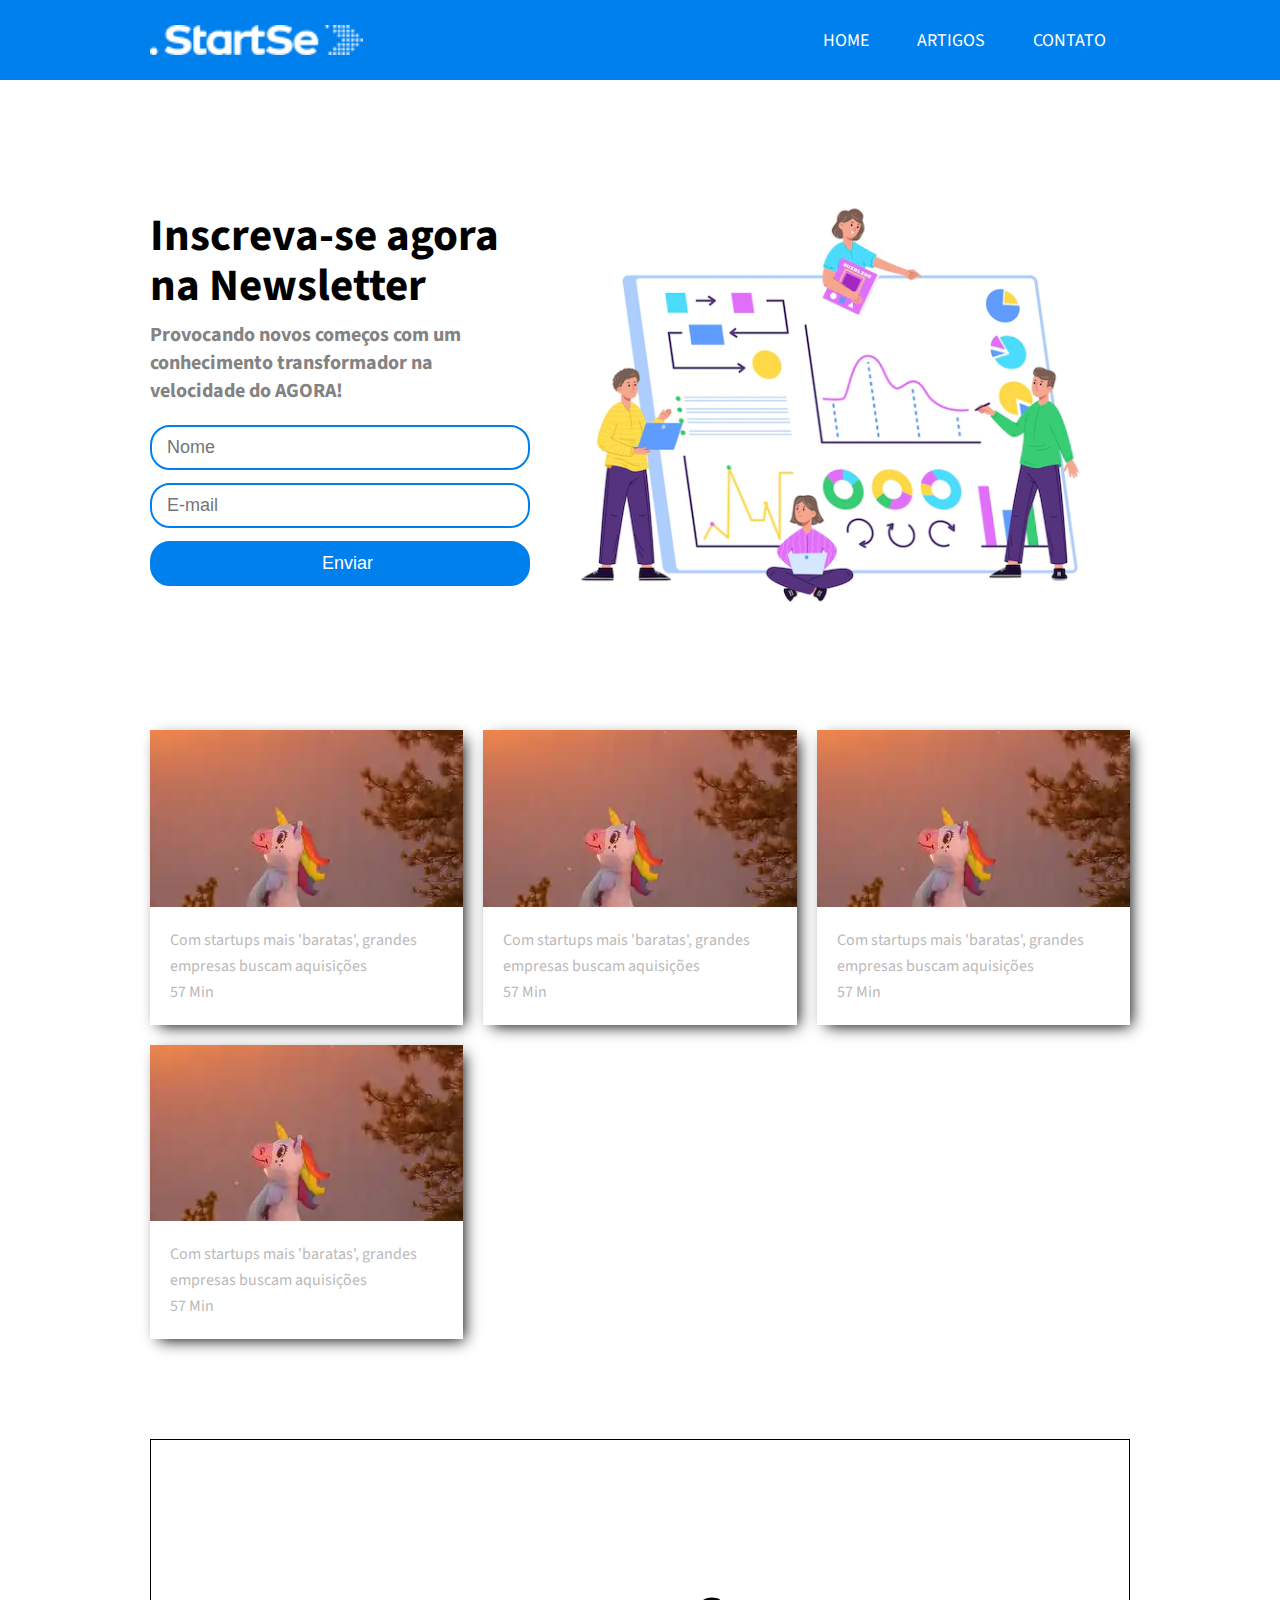
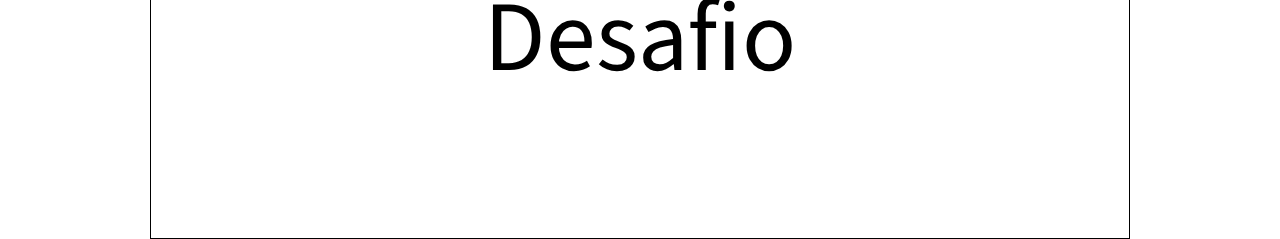
==== index.html @ 84fa31ab "first commit" ====
<!DOCTYPE html>
<html lang="pt-br">

    <head>
        <meta charset="UTF-8">
        <meta http-equiv="X-UA-Compatible" content="IE=edge" />
        <meta name="viewport" content="width=device-width, initial-scale=1.0" />
        <title>StartSe</title>
        <link rel="icon" type="image/x-icon" href="images/favicon.ico" />
        <link rel="stylesheet" href="./css/style.css" />
        <link rel="stylesheet" href="./css/responsive.css" />
    </head>

    <body>
        <header>
            <div class="container">
                <img src="./images/image.png" alt="logo" />
                <div class="menu-section">
                    <div class="container-menu">
                        <input type="checkbox" id="checkbox-menu" />
                        <label for="checkbox-menu">
                            <span></span>
                            <span></span>
                            <span></span>
                        </label>
                    </div>
                    <nav>
                        <ul>
                            <li>
                                <a href="#">Home</a>
                            </li>
                            <li>
                                <a href="#">Artigos</a>
                            </li>
                            <li>
                                <a href="#">Contato</a>
                            </li>
                        </ul>
                    </nav>
                </div>
            </div>
        </header>
        <main>
            <div class="container-main">
                <div>
                    <h2><span>Inscreva-se agora</span></h2>
                    <h2>na Newsletter</h2>
                    <h3>
                        Provocando novos começos com um conhecimento transformador na 
                        velocidade do AGORA!
                    </h3>
                    <form>
                        <input type="text" placeholder="Nome" />
                        <input type="email" placeholder="E-mail" />
                        <input type="submit" value="Enviar" />
                    </form>
                </div>
                <img src="./images/register.webp" alt="">
            </div>
        </main>
        <section class="cards">
            <div class="card">
                <div class="image">
                    <img src="./images/unicornio.webp" />
                </div>
        
                <div class="content">
                    <p class="title text--medium">
                        Com startups mais 'baratas', grandes empresas buscam aquisições
                    </p>
                    <div class="info">
                        <p class="text--medium">57 Min</p>
                    </div>
                </div> 
            </div>
            <div class="card">
                <div class="image">
                    <img src="./images/unicornio.webp" />
                </div>
        
                <div class="content">
                    <p class="title text--medium">
                        Com startups mais 'baratas', grandes empresas buscam aquisições
                    </p>
                    <div class="info">
                        <p class="text--medium">57 Min</p>
                    </div>
                </div> 
            </div>
            <div class="card">
                <div class="image">
                    <img src="./images/unicornio.webp" />
                </div>
        
                <div class="content">
                    <p class="title text--medium">
                        Com startups mais 'baratas', grandes empresas buscam aquisições
                    </p>
                    <div class="info">
                        <p class="text--medium">57 Min</p>
                    </div>
                </div> 
            </div>
            <div class="card">
                <div class="image">
                    <img src="./images/unicornio.webp" />
                </div>
        
                <div class="content">
                    <p class="title text--medium">
                        Com startups mais 'baratas', grandes empresas buscam aquisições
                    </p>
                    <div class="info">
                        <p class="text--medium">57 Min</p>
                    </div>
                </div> 
            </div>
        </section>
        <section id="form">
            <div class="desafio">Desafio</div>
        </section>
    </body>
</html>
---- css/style.css ----
@import url('https://fonts.googleapis.com/css2?family=Source+Sans+Pro:ital,wght@0,300;0,400;0,700;1,400&display=swap');
*{
    box-sizing: border-box;
    margin: 0;
    padding: 0;
    outline: 0;
}

html,
body {
    height: 100vh;
    font-family: "Source Sans Pro", 'Times New Roman';
    text-rendering: optimizeLegibility;
    -webkit-font-smoothing: antialiased;
} 

/* HEADER */

header {
    background-color: #0080ed;
}

header .container{
    display: flex;
    align-items: center;
    justify-content: space-between;
    max-width: 980px;
    height: 80px;
    margin: auto;
}

header nav ul{
    display: flex;
}

header nav ul li {
    list-style: none;
}

header nav ul li a {
    text-decoration: none;
    color: white;
    text-transform: uppercase;
    font-size: 18px;
    padding: 24px;
    transition: all 250ms linear 0s;
}

header nav ul li a:hover {
    background: rgba(255,255,255,0.15);
}

header .container img{
    height: 30px;
}

/* MAIN */
main {
    margin-bottom: 100px;
}

main .container-main{
    display: flex;
    align-items: center;
    justify-content: space-between;
    max-width: 980px;
    margin: 100px auto 0px auto;
}

h2{
    color: rgb(0,0,0);
    font-size: 45px;
    line-height: 50px;
    font-weight: bold;
}

h3{
    color: rgb(131,131,131);
    font-size: 20px;
    line-height: 28px;
    margin: 10px 0;
}

form {
    margin-top: 20px;
}

form input {
    width: 380px;
    padding-left: 15px;
    font-size: 18px;
    height: 45px;
    margin-bottom: 13px;
    border-radius: 20px;
    border: 2px solid #0080ed;
}
form [type="submit"] {
    background-color: #0080ed;
    color: white;
}
form [type="submit"]:hover {
    cursor: pointer;
}

main .container-main img{
    width: 600px;
}

/* CARDS */

.cards {
    width: 90%;
    max-width: 980px;
    margin: auto;
    display: grid;
    grid-template-columns: repeat(auto-fit, minmax(250px, 1fr));
    grid-gap: 20px;
}

.text--medium{
    font-size: 16px;
    line-height: 26px;
    font-weight: 400;
    color: rgb(187,185,185);
}

.card{
    display: flex;
    flex-direction: column;
    cursor: pointer;
    box-shadow: 5px 5px 15px -4px #000000;
    transition: all 0.3s ease 0s;
}

.card:hover{
    transform: translateY(-7px);
}

.image {
    width: 100%;
    padding-top: 56.25%;
    overflow: hidden;
    position: relative;
}

.image img{
    position: absolute;
    border-radius: 10px;
    top: 50%;
    left: 50%;
    transform: translate(-50%, -50%);
}

.content {
    margin:20px;
}

.title{
    margin-bottom:0px;
}

.desafio {
    font-size: 100px;
    display: flex;
    justify-content: center;
    height:400px;
    align-items: center;
    border: 1px solid black;
    margin: 100px auto;
    max-width: 980px;
}
---- css/responsive.css ----
@media (max-width: 1000px){
    main .container-main div{
        margin: auto;
    }
    main .container-main img{
        display: none;
    }
    h2 {
        margin-left: 50px;
    }
    div h3 {
        margin-left: 50px;
    }
    form{
        display: flex;
        align-items: center;
        width: 100%;
        padding-top: 30px;
        text-align: center;
        flex-direction: column;
    }
    input {
        margin:12px;
    }
}

@media (min-height: 631px) {
    .container-menu{
        display: none;
    }
}
@media (max-width: 1000px) {
    .container {
        padding: 0px 20px;
    }
}
@media (max-width: 630px) {
    nav {
        display: none;
    }
    main .container-menu img{
        display: none;
    }
    .container-menu{
        height: 100%;
        display:flex;
        align-items: center;
        justify-content: center;
    }

    #checkbox-menu {
        position: absolute;
        opacity: 0;
    }

    label{
        cursor: pointer;
        position: relative;
        display: block;
        height: 22px;
        width: 30px;
    }

    label span{
        position: absolute;
        display: block;
        height: 5px;
        width: 100%;
        background: white;
        border-radius: 30px;
        transition: 0.25s ease-in-out;
    }

    label span:nth-child(1){
        top: 0;
    }
    label span:nth-child(2){
        top: 8px;
    }
    label span:nth-child(3){
        top: 16px;
    }

    #checkbox-menu:checked + label span:nth-child(1){
        transform: rotate(-45deg);
        top: 8px
    }
    #checkbox-menu:checked + label span:nth-child(2){
        opacity: 0;
    }
    #checkbox-menu:checked + label span:nth-child(3){
        transform: rotate(45deg);
        top: 8px
    }

  
}
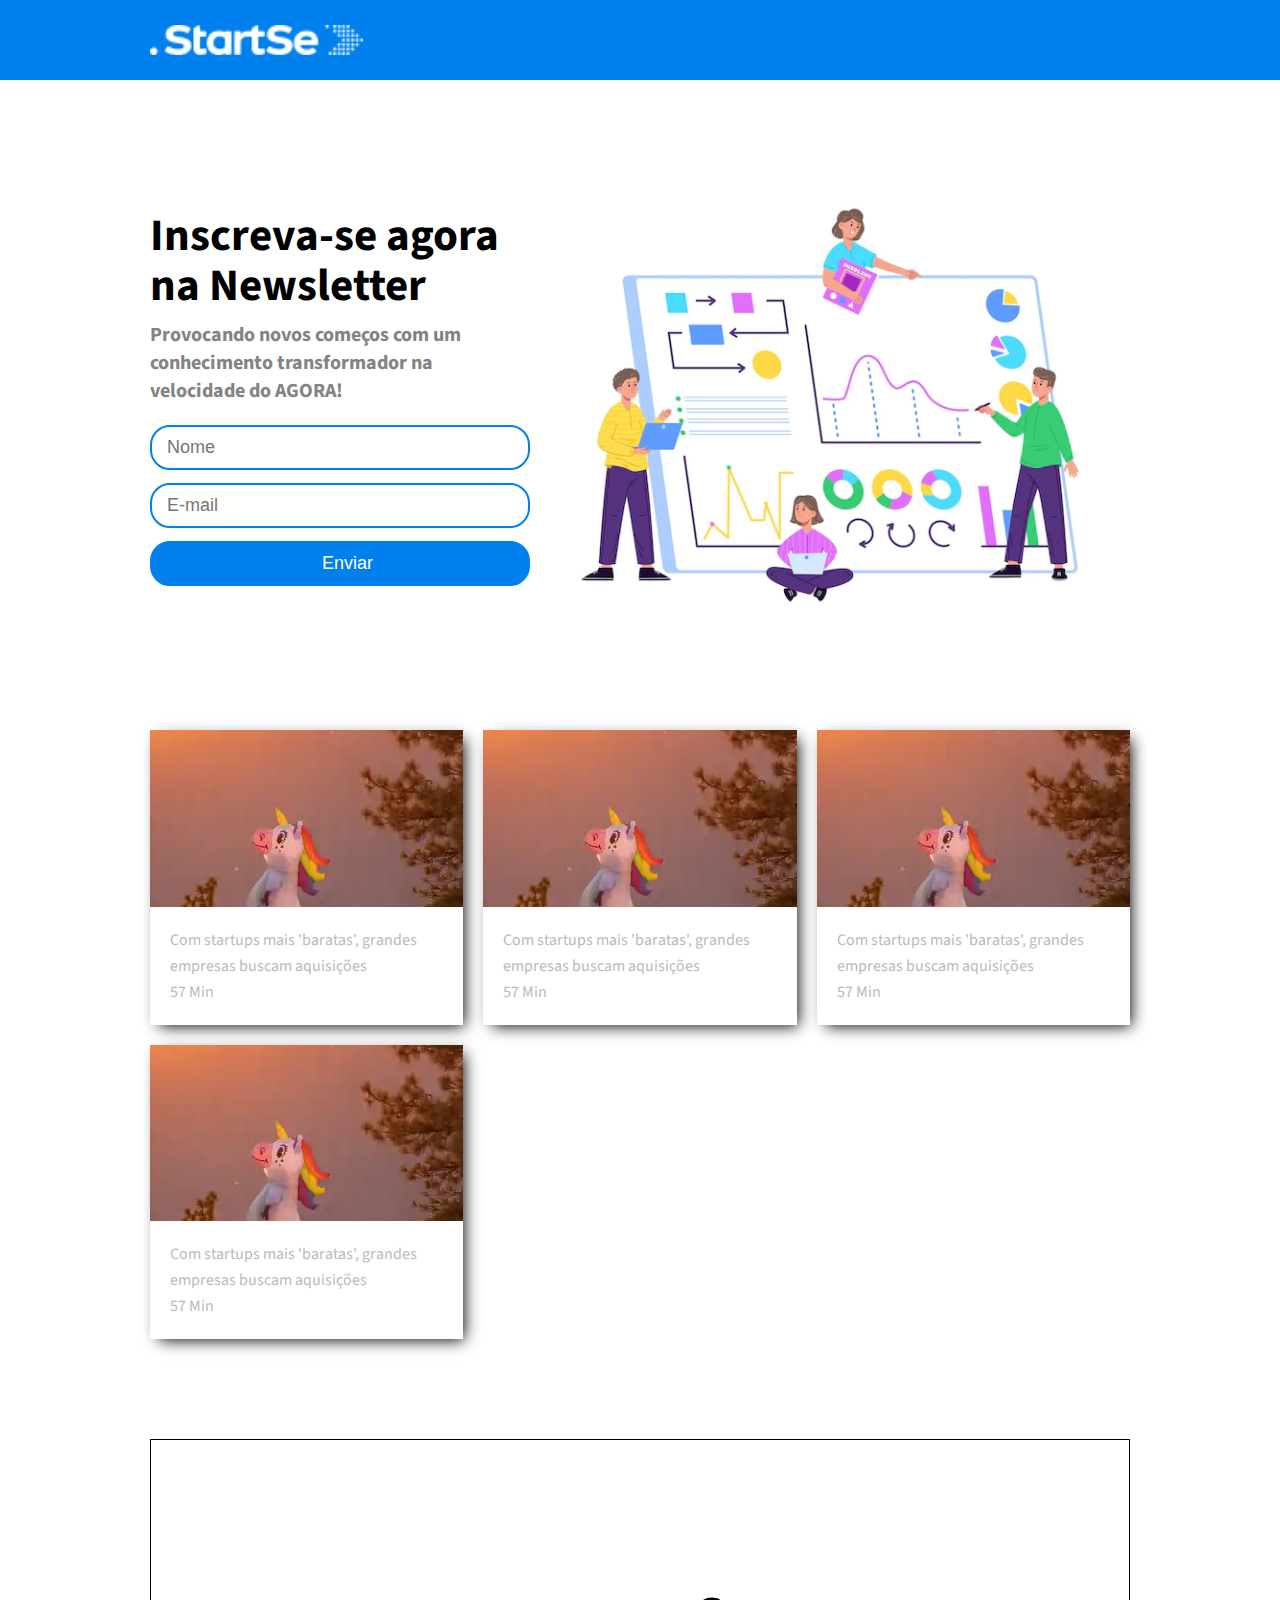
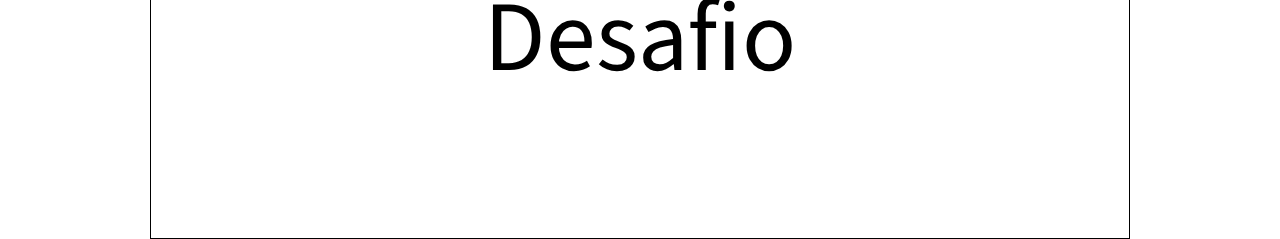
==== commit e0f18f4d: "update header structure" ====
--- a/index.html
+++ b/index.html
@@ -1,29 +1,28 @@
 <!DOCTYPE html>
 <html lang="pt-br">
 
-    <head>
-        <meta charset="UTF-8">
-        <meta http-equiv="X-UA-Compatible" content="IE=edge" />
-        <meta name="viewport" content="width=device-width, initial-scale=1.0" />
-        <title>StartSe</title>
-        <link rel="icon" type="image/x-icon" href="images/favicon.ico" />
-        <link rel="stylesheet" href="./css/style.css" />
-        <link rel="stylesheet" href="./css/responsive.css" />
-    </head>
+<head>
+    <meta charset="UTF-8">
+    <meta http-equiv="X-UA-Compatible" content="IE=edge" />
+    <meta name="viewport" content="width=device-width, initial-scale=1.0" />
+    <title>StartSe</title>
+    <link rel="icon" type="image/x-icon" href="images/favicon.ico" />
+    <link rel="stylesheet" href="./css/style.css" />
+    <link rel="stylesheet" href="./css/responsive.css" />
+</head>
 
-    <body>
-        <header>
-            <div class="container">
-                <img src="./images/image.png" alt="logo" />
-                <div class="menu-section">
-                    <div class="container-menu">
-                        <input type="checkbox" id="checkbox-menu" />
-                        <label for="checkbox-menu">
-                            <span></span>
-                            <span></span>
-                            <span></span>
-                        </label>
-                    </div>
+<body>
+    <header>
+        <div class="container">
+            <img src="./images/image.png" alt="logo" />
+            <div class="menu-section">
+                <div class="container-menu">
+                    <input type="checkbox" id="checkbox-menu" />
+                    <label class="menu-button-container" for="checkbox-menu">
+                        <span></span>
+                        <span></span>
+                        <span></span>
+                    </label>
                     <nav>
                         <ul>
                             <li>
@@ -39,85 +38,87 @@
                     </nav>
                 </div>
             </div>
-        </header>
-        <main>
-            <div class="container-main">
-                <div>
-                    <h2><span>Inscreva-se agora</span></h2>
-                    <h2>na Newsletter</h2>
-                    <h3>
-                        Provocando novos começos com um conhecimento transformador na 
-                        velocidade do AGORA!
-                    </h3>
-                    <form>
-                        <input type="text" placeholder="Nome" />
-                        <input type="email" placeholder="E-mail" />
-                        <input type="submit" value="Enviar" />
-                    </form>
+        </div>
+    </header>
+    <main>
+        <div class="container-main">
+            <div>
+                <h2><span>Inscreva-se agora</span></h2>
+                <h2>na Newsletter</h2>
+                <h3>
+                    Provocando novos começos com um conhecimento transformador na
+                    velocidade do AGORA!
+                </h3>
+                <form>
+                    <input type="text" placeholder="Nome" />
+                    <input type="email" placeholder="E-mail" />
+                    <input type="submit" value="Enviar" />
+                </form>
+            </div>
+            <img src="./images/register.webp" alt="">
+        </div>
+    </main>
+    <section class="cards">
+        <div class="card">
+            <div class="image">
+                <img src="./images/unicornio.webp" />
+            </div>
+
+            <div class="content">
+                <p class="title text--medium">
+                    Com startups mais 'baratas', grandes empresas buscam aquisições
+                </p>
+                <div class="info">
+                    <p class="text--medium">57 Min</p>
                 </div>
-                <img src="./images/register.webp" alt="">
             </div>
-        </main>
-        <section class="cards">
-            <div class="card">
-                <div class="image">
-                    <img src="./images/unicornio.webp" />
+        </div>
+        <div class="card">
+            <div class="image">
+                <img src="./images/unicornio.webp" />
+            </div>
+
+            <div class="content">
+                <p class="title text--medium">
+                    Com startups mais 'baratas', grandes empresas buscam aquisições
+                </p>
+                <div class="info">
+                    <p class="text--medium">57 Min</p>
                 </div>
-        
-                <div class="content">
-                    <p class="title text--medium">
-                        Com startups mais 'baratas', grandes empresas buscam aquisições
-                    </p>
-                    <div class="info">
-                        <p class="text--medium">57 Min</p>
-                    </div>
-                </div> 
             </div>
-            <div class="card">
-                <div class="image">
-                    <img src="./images/unicornio.webp" />
+        </div>
+        <div class="card">
+            <div class="image">
+                <img src="./images/unicornio.webp" />
+            </div>
+
+            <div class="content">
+                <p class="title text--medium">
+                    Com startups mais 'baratas', grandes empresas buscam aquisições
+                </p>
+                <div class="info">
+                    <p class="text--medium">57 Min</p>
                 </div>
-        
-                <div class="content">
-                    <p class="title text--medium">
-                        Com startups mais 'baratas', grandes empresas buscam aquisições
-                    </p>
-                    <div class="info">
-                        <p class="text--medium">57 Min</p>
-                    </div>
-                </div> 
             </div>
-            <div class="card">
-                <div class="image">
-                    <img src="./images/unicornio.webp" />
+        </div>
+        <div class="card">
+            <div class="image">
+                <img src="./images/unicornio.webp" />
+            </div>
+
+            <div class="content">
+                <p class="title text--medium">
+                    Com startups mais 'baratas', grandes empresas buscam aquisições
+                </p>
+                <div class="info">
+                    <p class="text--medium">57 Min</p>
                 </div>
-        
-                <div class="content">
-                    <p class="title text--medium">
-                        Com startups mais 'baratas', grandes empresas buscam aquisições
-                    </p>
-                    <div class="info">
-                        <p class="text--medium">57 Min</p>
-                    </div>
-                </div> 
             </div>
-            <div class="card">
-                <div class="image">
-                    <img src="./images/unicornio.webp" />
-                </div>
-        
-                <div class="content">
-                    <p class="title text--medium">
-                        Com startups mais 'baratas', grandes empresas buscam aquisições
-                    </p>
-                    <div class="info">
-                        <p class="text--medium">57 Min</p>
-                    </div>
-                </div> 
-            </div>
-        </section>
-        <section id="form">
-            <div class="desafio">Desafio</div>
-        </section>
-    </body>
+        </div>
+    </section>
+    <section id="form">
+        <div class="desafio">Desafio</div>
+    </section>
+</body>
+
 </html>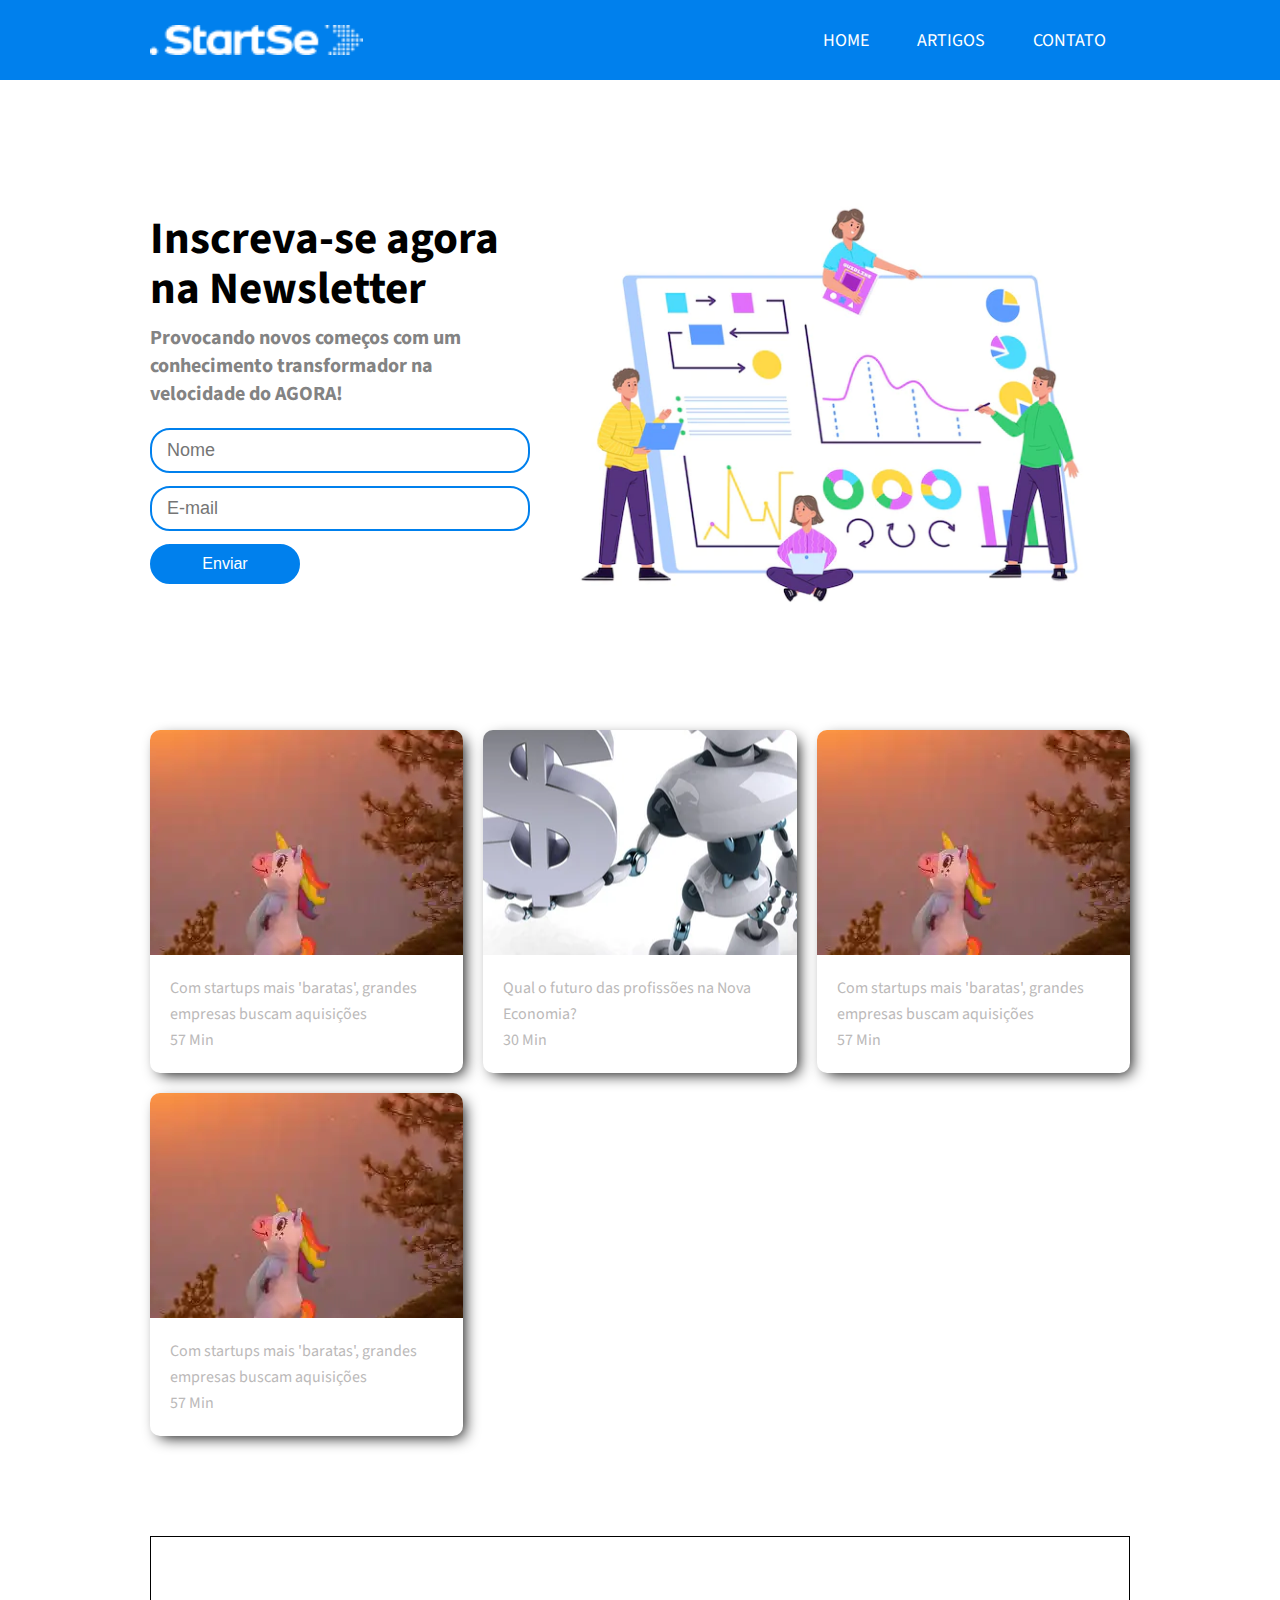
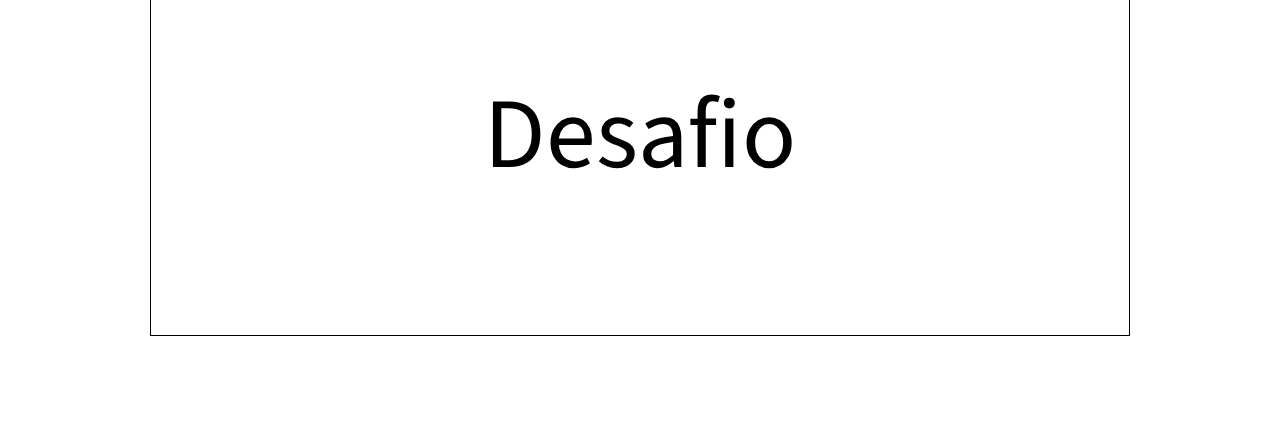
==== commit 5e9a1df9: "udpdate cards (add links / replace image)" ====
--- a/index.html
+++ b/index.html
@@ -24,7 +24,7 @@
                         <span></span>
                     </label>
                     <nav>
-                        <ul>
+                        <ul class="menu">
                             <li>
                                 <a href="#">Home</a>
                             </li>
@@ -59,62 +59,73 @@
         </div>
     </main>
     <section class="cards">
-        <div class="card">
-            <div class="image">
-                <img src="./images/unicornio.webp" />
-            </div>
+        <a href="#">
+            <div class="card">
+                <div class="image">
+                    <img src="./images/unicornio.webp" />
+                </div>
 
-            <div class="content">
-                <p class="title text--medium">
-                    Com startups mais 'baratas', grandes empresas buscam aquisições
-                </p>
-                <div class="info">
-                    <p class="text--medium">57 Min</p>
+                <div class="content">
+                    <p class="title text--medium">
+                        Com startups mais 'baratas', grandes empresas buscam aquisições
+                    </p>
+                    <div class="info">
+                        <p class="text--medium">57 Min</p>
+                    </div>
                 </div>
             </div>
-        </div>
-        <div class="card">
-            <div class="image">
-                <img src="./images/unicornio.webp" />
-            </div>
+        </a>
 
-            <div class="content">
-                <p class="title text--medium">
-                    Com startups mais 'baratas', grandes empresas buscam aquisições
-                </p>
-                <div class="info">
-                    <p class="text--medium">57 Min</p>
+        <a href="./artigos/futuro/futuro.html">
+            <div class="card">
+                <div class="image">
+                    <img src="./images/robot.jpg" />
+                </div>
+                <div class="content">
+                    <p class="title text--medium">
+                        Qual o futuro das profissões na Nova Economia?
+                    </p>
+                    <div class="info">
+                        <p class="text--medium">30 Min</p>
+                    </div>
                 </div>
             </div>
-        </div>
-        <div class="card">
-            <div class="image">
-                <img src="./images/unicornio.webp" />
-            </div>
+        </a>
 
-            <div class="content">
-                <p class="title text--medium">
-                    Com startups mais 'baratas', grandes empresas buscam aquisições
-                </p>
-                <div class="info">
-                    <p class="text--medium">57 Min</p>
+        <a href="#">
+            <div class="card">
+                <div class="image">
+                    <img src="./images/unicornio.webp" />
+                </div>
+
+                <div class="content">
+                    <p class="title text--medium">
+                        Com startups mais 'baratas', grandes empresas buscam aquisições
+                    </p>
+                    <div class="info">
+                        <p class="text--medium">57 Min</p>
+                    </div>
                 </div>
             </div>
-        </div>
-        <div class="card">
-            <div class="image">
-                <img src="./images/unicornio.webp" />
-            </div>
+        </a>
 
-            <div class="content">
-                <p class="title text--medium">
-                    Com startups mais 'baratas', grandes empresas buscam aquisições
-                </p>
-                <div class="info">
-                    <p class="text--medium">57 Min</p>
+        <a href="#">
+            <div class="card">
+                <div class="image">
+                    <img src="./images/unicornio.webp" />
+                </div>
+
+                <div class="content">
+                    <p class="title text--medium">
+                        Com startups mais 'baratas', grandes empresas buscam aquisições
+                    </p>
+                    <div class="info">
+                        <p class="text--medium">57 Min</p>
+                    </div>
                 </div>
             </div>
-        </div>
+        </a>
+
     </section>
     <section id="form">
         <div class="desafio">Desafio</div>
--- a/css/style.css
+++ b/css/style.css
@@ -8,7 +8,6 @@
 
 html,
 body {
-    height: 100vh;
     font-family: "Source Sans Pro", 'Times New Roman';
     text-rendering: optimizeLegibility;
     -webkit-font-smoothing: antialiased;
@@ -54,6 +53,10 @@
     height: 30px;
 }
 
+#checkbox-menu{
+    display: none;
+}
+
 /* MAIN */
 main {
     margin-bottom: 100px;
@@ -97,9 +100,16 @@
 form [type="submit"] {
     background-color: #0080ed;
     color: white;
+    width: 150px;
+    padding-left: 0px;
+    font-size: 16px;
+    height: 40px;
+
 }
 form [type="submit"]:hover {
     cursor: pointer;
+    background-color: rgba(0,128,237,0.75);
+    transform: translateY(-2px);
 }
 
 main .container-main img{
@@ -107,6 +117,10 @@
 }
 
 /* CARDS */
+
+a {
+    text-decoration: none;
+}
 
 .cards {
     width: 90%;
@@ -130,6 +144,7 @@
     cursor: pointer;
     box-shadow: 5px 5px 15px -4px #000000;
     transition: all 0.3s ease 0s;
+    border-radius: 10px;
 }
 
 .card:hover{
@@ -141,6 +156,8 @@
     padding-top: 56.25%;
     overflow: hidden;
     position: relative;
+    border-radius: 10px 10px 0 0;
+    height: 225px;
 }
 
 .image img{
--- a/css/responsive.css
+++ b/css/responsive.css
@@ -1,17 +1,21 @@
-@media (max-width: 1000px){
-    main .container-main div{
+@media (max-width: 1000px) {
+    main .container-main div {
         margin: auto;
     }
-    main .container-main img{
+
+    main .container-main img {
         display: none;
     }
+
     h2 {
         margin-left: 50px;
     }
+
     div h3 {
         margin-left: 50px;
     }
-    form{
+
+    form {
         display: flex;
         align-items: center;
         width: 100%;
@@ -19,41 +23,69 @@
         text-align: center;
         flex-direction: column;
     }
+
     input {
-        margin:12px;
+        margin: 12px;
     }
 }
 
-@media (min-height: 631px) {
+/* @media (min-height: 631px) {
     .container-menu{
         display: none;
     }
-}
+} */
+
 @media (max-width: 1000px) {
     .container {
         padding: 0px 20px;
     }
 }
+
 @media (max-width: 630px) {
-    nav {
+
+    .menu-button-container {
+        display: flex;
+    }
+
+    .menu {
+        position: absolute;
+        margin-top: 30px;
+        flex-direction: column;
+        width: 100vw;
+        justify-content: center;
+        align-items: center;
+        left: 100%;
+        transform: translateX(100vw);
+        transition: 0.5s ease transform;
+    }
+
+    .menu>li {
+        display: flex;
+        justify-content: center;
+        margin: 0;
+        padding: 0;
+        width: 100%;
+        color: White;
+        background-color: #0080ed;
+        border-radius: 5px;
+    }
+
+    .menu>li:not(:last-child) {
+        /* criar borda para separar os menus sem incluir a borda abaixo do último filho*/
+        border-bottom: 1px solid white;
+    }
+
+    .menu li a {
+        /* faz com que o menu fique "clicável" em toda a largura da tela. */
+        flex: 1;
+        text-align: center;
+    }
+
+    main .container-menu img {
         display: none;
     }
-    main .container-menu img{
-        display: none;
-    }
-    .container-menu{
-        height: 100%;
-        display:flex;
-        align-items: center;
-        justify-content: center;
-    }
 
-    #checkbox-menu {
-        position: absolute;
-        opacity: 0;
-    }
-
-    label{
+    label {
         cursor: pointer;
         position: relative;
         display: block;
@@ -61,7 +93,7 @@
         width: 30px;
     }
 
-    label span{
+    label span {
         position: absolute;
         display: block;
         height: 5px;
@@ -71,27 +103,39 @@
         transition: 0.25s ease-in-out;
     }
 
-    label span:nth-child(1){
+    label span:nth-child(1) {
         top: 0;
     }
-    label span:nth-child(2){
+
+    label span:nth-child(2) {
         top: 8px;
     }
-    label span:nth-child(3){
+
+    label span:nth-child(3) {
         top: 16px;
     }
 
-    #checkbox-menu:checked + label span:nth-child(1){
+    #checkbox-menu:checked+label span:nth-child(1) {
         transform: rotate(-45deg);
         top: 8px
     }
-    #checkbox-menu:checked + label span:nth-child(2){
+
+    #checkbox-menu:checked+label span:nth-child(2) {
         opacity: 0;
     }
-    #checkbox-menu:checked + label span:nth-child(3){
+
+    #checkbox-menu:checked+label span:nth-child(3) {
         transform: rotate(45deg);
         top: 8px
     }
 
-  
+    nav.menu {
+        width: 100%;
+    }
+
+    #checkbox-menu:checked~nav .menu {
+        transform: translateX(-100vw);
+        transition: 0.5s ease transform;
+    }
+    
 }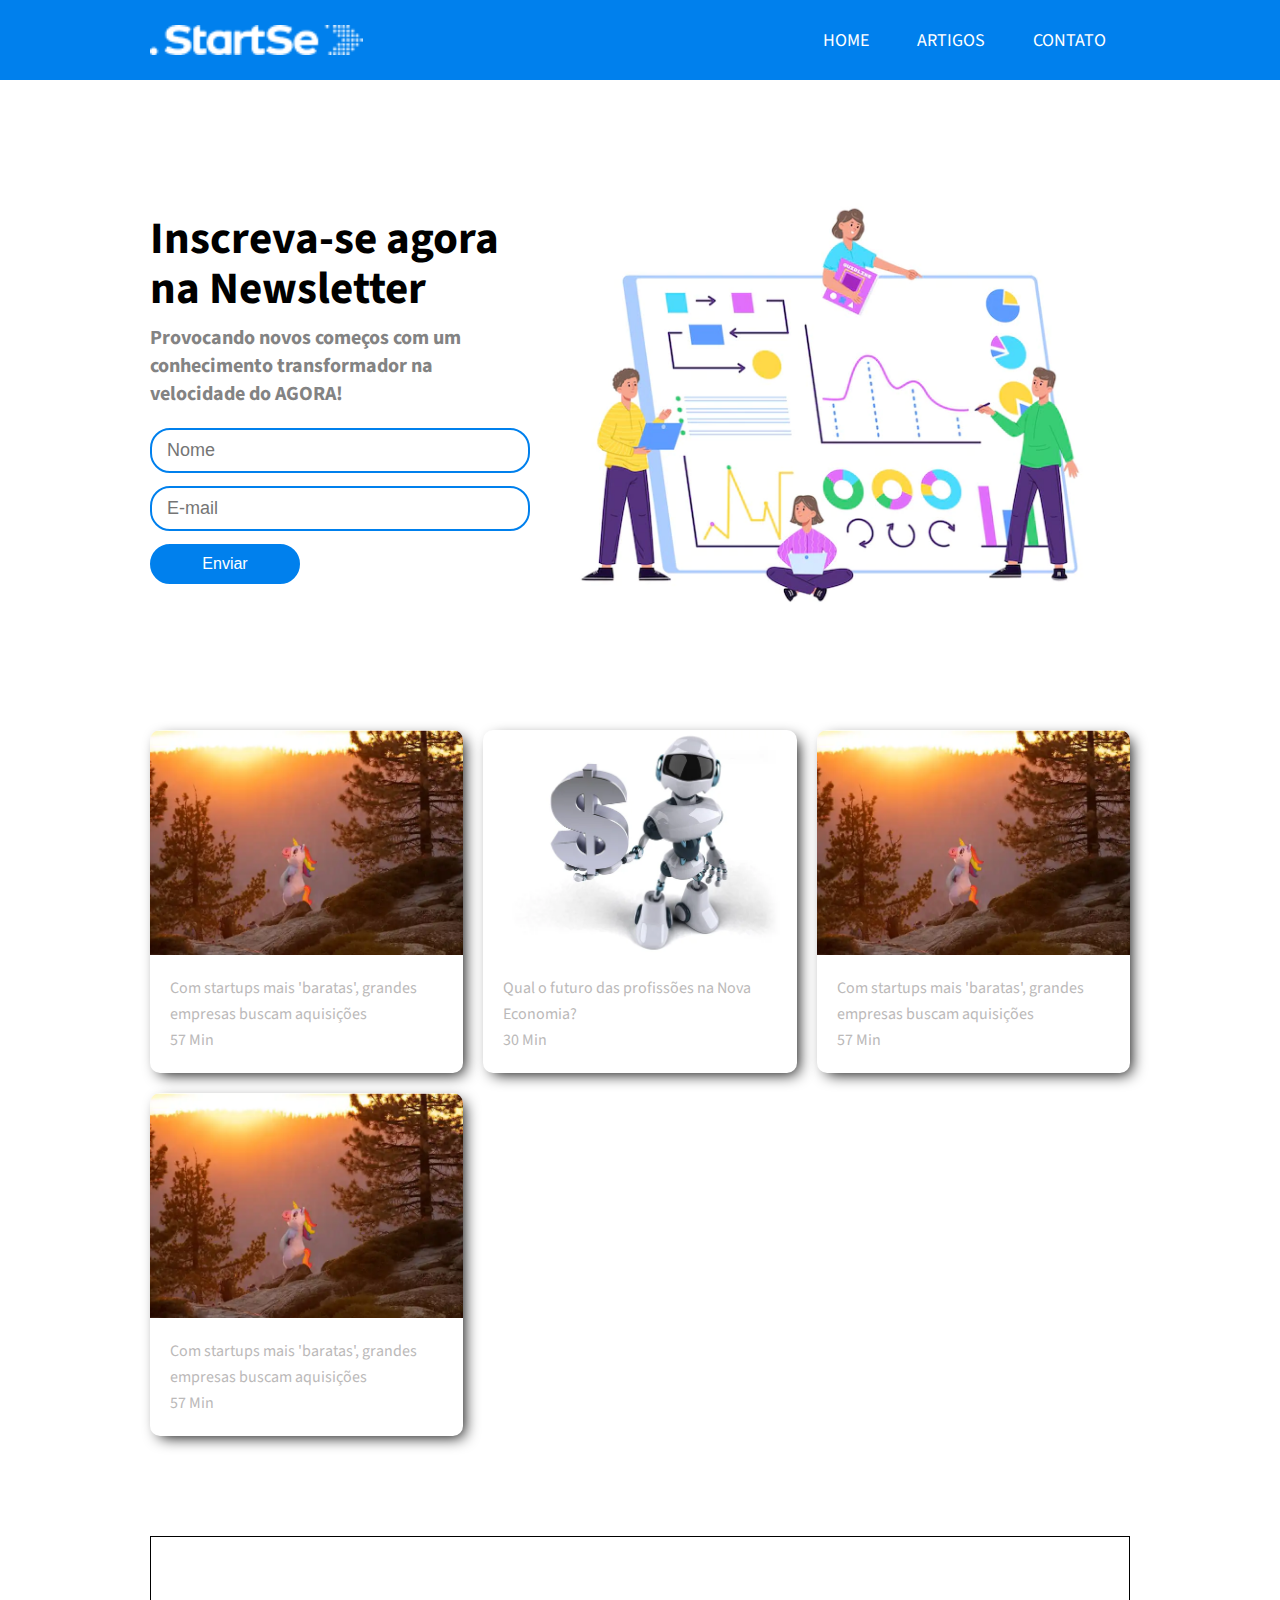
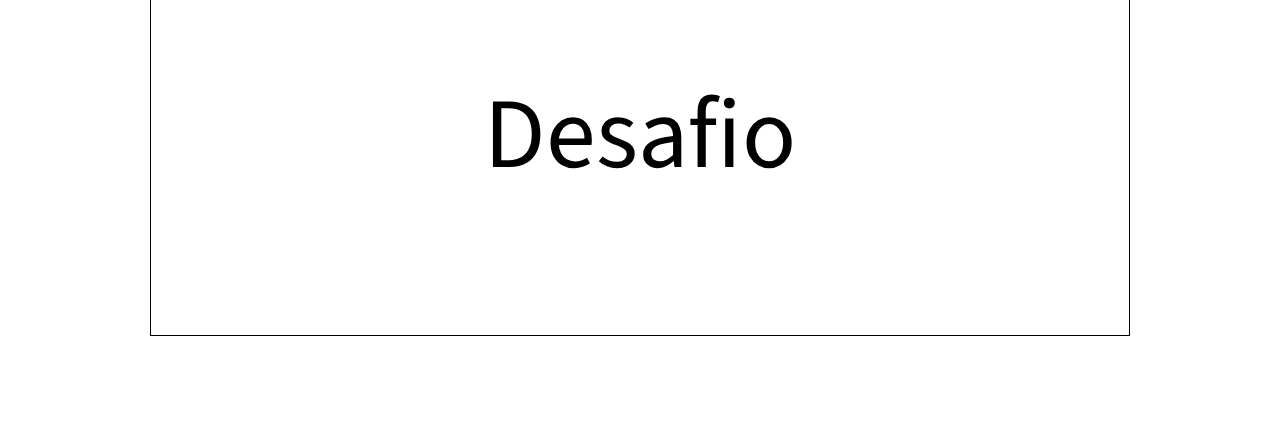
==== commit 60669f81: "correct error (hide scroll bar responsive)" ====
--- a/index.html
+++ b/index.html
@@ -26,13 +26,13 @@
                     <nav>
                         <ul class="menu">
                             <li>
-                                <a href="#">Home</a>
+                                <a href="#home">Home</a>
                             </li>
                             <li>
-                                <a href="#">Artigos</a>
+                                <a href="#artigos">Artigos</a>
                             </li>
                             <li>
-                                <a href="#">Contato</a>
+                                <a href="#form">Contato</a>
                             </li>
                         </ul>
                     </nav>
@@ -40,7 +40,7 @@
             </div>
         </div>
     </header>
-    <main>
+    <main id="home">
         <div class="container-main">
             <div>
                 <h2><span>Inscreva-se agora</span></h2>
@@ -58,7 +58,7 @@
             <img src="./images/register.webp" alt="">
         </div>
     </main>
-    <section class="cards">
+    <section id="artigos" class="cards">
         <a href="#">
             <div class="card">
                 <div class="image">
--- a/css/style.css
+++ b/css/style.css
@@ -11,6 +11,7 @@
     font-family: "Source Sans Pro", 'Times New Roman';
     text-rendering: optimizeLegibility;
     -webkit-font-smoothing: antialiased;
+    overflow-x: hidden;
 } 
 
 /* HEADER */
@@ -158,10 +159,12 @@
     position: relative;
     border-radius: 10px 10px 0 0;
     height: 225px;
+    /* border-bottom: 1px solid gray; */
 }
 
 .image img{
     position: absolute;
+    height: 100%;
     border-radius: 10px;
     top: 50%;
     left: 50%;
--- a/css/responsive.css
+++ b/css/responsive.css
@@ -57,6 +57,7 @@
         left: 100%;
         transform: translateX(100vw);
         transition: 0.5s ease transform;
+        /* display: none; */
     }
 
     .menu>li {
@@ -134,6 +135,7 @@
     }
 
     #checkbox-menu:checked~nav .menu {
+        /* display:unset; */
         transform: translateX(-100vw);
         transition: 0.5s ease transform;
     }
